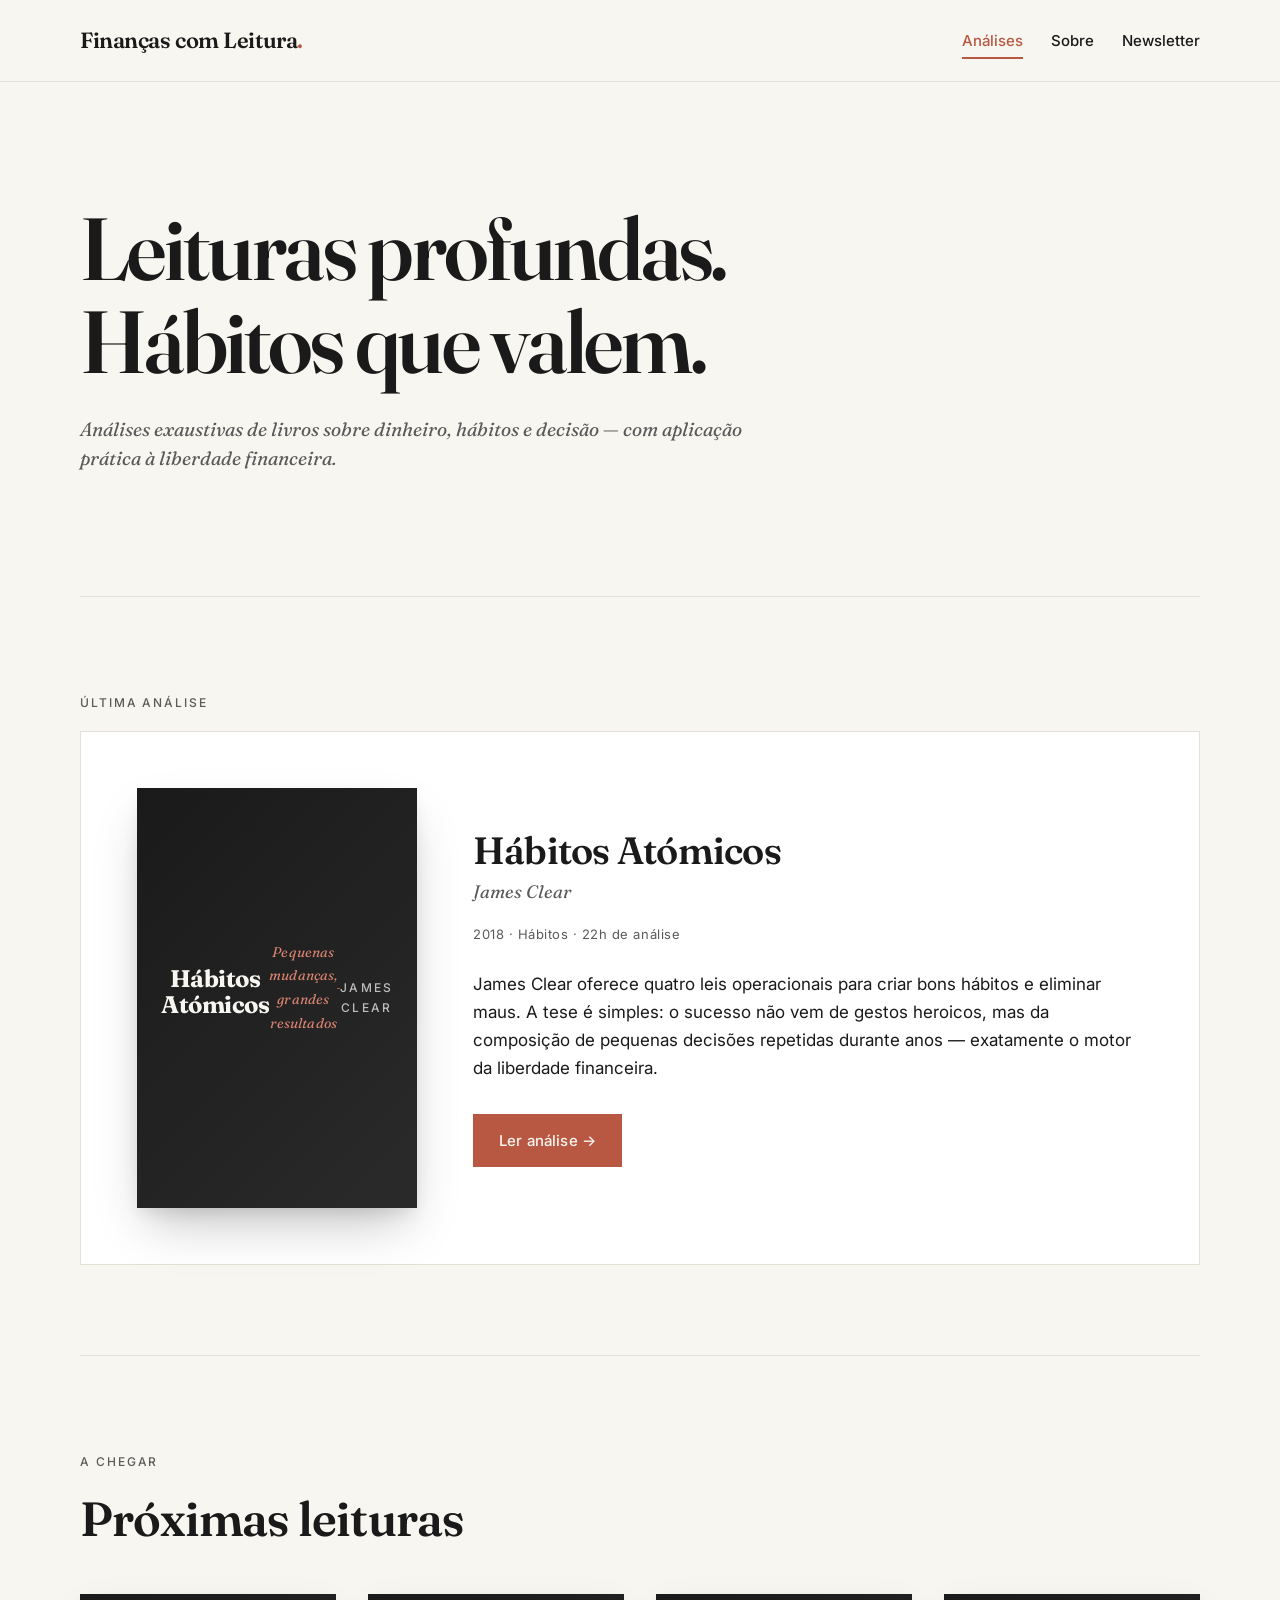
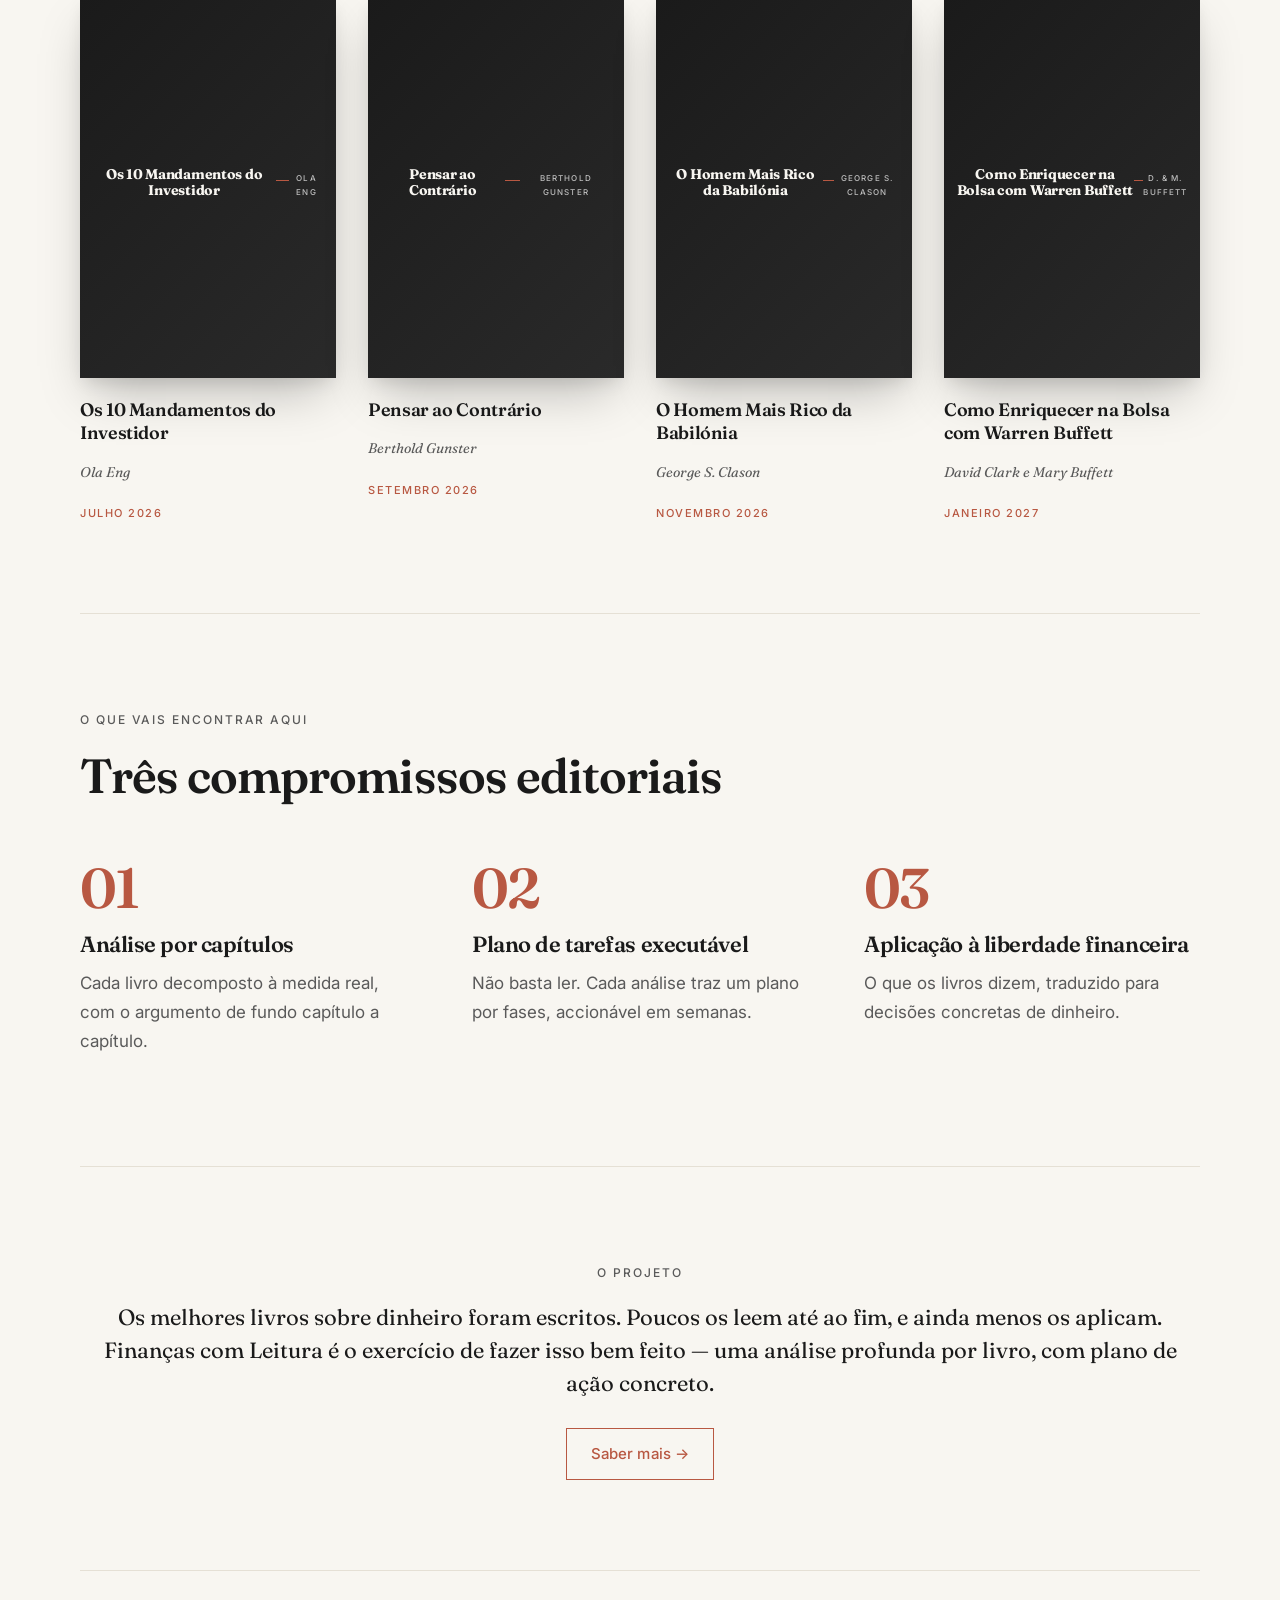
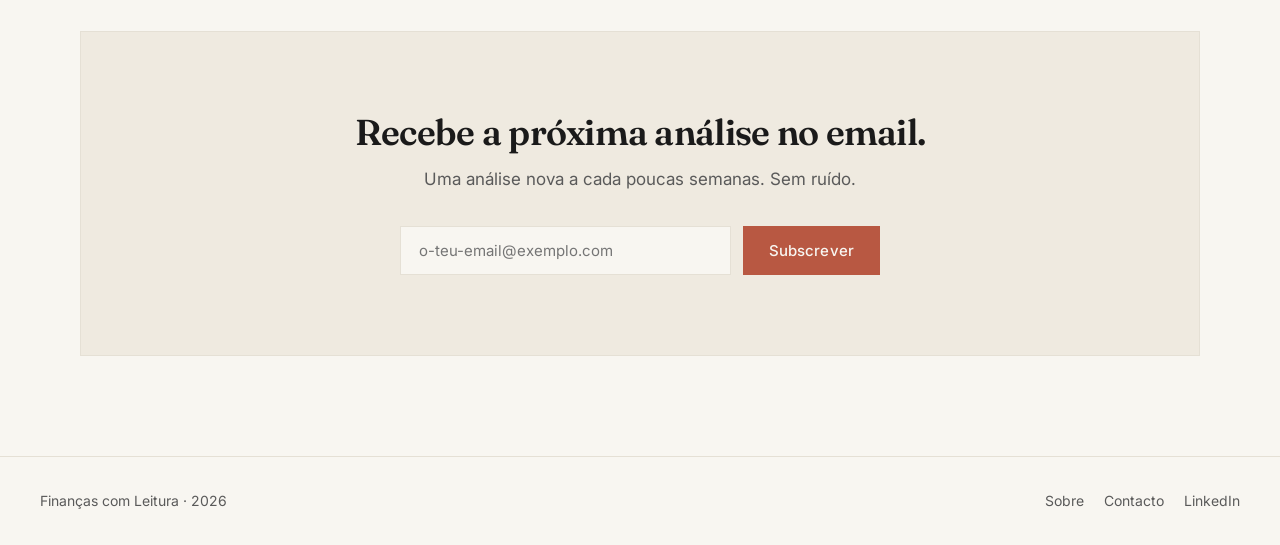
==== index.html @ 6b9415a1 "Add files via upload" ====
<!DOCTYPE html>
<html lang="pt-PT">
<head>
<meta charset="UTF-8">
<meta name="viewport" content="width=device-width, initial-scale=1.0">
<title>Finanças com Leitura — Análises exaustivas dos livros que constroem liberdade financeira</title>
<meta name="description" content="Resumos exaustivos de livros sobre dinheiro, hábitos e decisão, com aplicação prática à construção de liberdade financeira.">
<link rel="stylesheet" href="styles.css">
</head>
<body>

<header class="site-header">
  <div class="header-inner">
    <a href="index.html" class="logo">Finanças com Leitura<span class="dot">.</span></a>
    <nav class="nav">
      <a href="index.html" class="active">Análises</a>
      <a href="sobre.html">Sobre</a>
      <a href="#newsletter">Newsletter</a>
    </nav>
  </div>
</header>

<main>

  <!-- HERO -->
  <section class="hero">
    <h1>Leituras profundas.<br>Hábitos que valem.</h1>
    <p class="lede">Análises exaustivas de livros sobre dinheiro, hábitos e decisão — com aplicação prática à liberdade financeira.</p>
  </section>

  <!-- EM DESTAQUE -->
  <section class="section">
    <span class="eyebrow">Última análise</span>
    <div class="featured">
      <a href="habitos-atomicos.html" style="text-decoration:none;">
        <div class="book-cover">
          <div class="book-title">Hábitos Atómicos</div>
          <div class="book-subtitle">Pequenas mudanças, grandes resultados</div>
          <div class="book-divider"></div>
          <div class="book-author">James Clear</div>
        </div>
      </a>
      <div>
        <h3>Hábitos Atómicos</h3>
        <div class="author">James Clear</div>
        <div class="meta">2018 · Hábitos · 22h de análise</div>
        <p class="excerpt">James Clear oferece quatro leis operacionais para criar bons hábitos e eliminar maus. A tese é simples: o sucesso não vem de gestos heroicos, mas da composição de pequenas decisões repetidas durante anos — exatamente o motor da liberdade financeira.</p>
        <a href="habitos-atomicos.html" class="cta">Ler análise →</a>
      </div>
    </div>
  </section>

  <!-- PRÓXIMAS LEITURAS -->
  <section class="section">
    <span class="eyebrow">A chegar</span>
    <h2 style="margin-bottom: 48px;">Próximas leituras</h2>
    <div class="upcoming">

      <div class="upcoming-card">
        <div class="book-cover small">
          <div class="book-title">Os 10 Mandamentos do Investidor</div>
          <div class="book-divider"></div>
          <div class="book-author">Ola Eng</div>
        </div>
        <h4>Os 10 Mandamentos do Investidor</h4>
        <div class="author">Ola Eng</div>
        <div class="date">Julho 2026</div>
      </div>

      <div class="upcoming-card">
        <div class="book-cover small">
          <div class="book-title">Pensar ao Contrário</div>
          <div class="book-divider"></div>
          <div class="book-author">Berthold Gunster</div>
        </div>
        <h4>Pensar ao Contrário</h4>
        <div class="author">Berthold Gunster</div>
        <div class="date">Setembro 2026</div>
      </div>

      <div class="upcoming-card">
        <div class="book-cover small">
          <div class="book-title">O Homem Mais Rico da Babilónia</div>
          <div class="book-divider"></div>
          <div class="book-author">George S. Clason</div>
        </div>
        <h4>O Homem Mais Rico da Babilónia</h4>
        <div class="author">George S. Clason</div>
        <div class="date">Novembro 2026</div>
      </div>

      <div class="upcoming-card">
        <div class="book-cover small">
          <div class="book-title">Como Enriquecer na Bolsa com Warren Buffett</div>
          <div class="book-divider"></div>
          <div class="book-author">D. & M. Buffett</div>
        </div>
        <h4>Como Enriquecer na Bolsa com Warren Buffett</h4>
        <div class="author">David Clark e Mary Buffett</div>
        <div class="date">Janeiro 2027</div>
      </div>

    </div>
  </section>

  <!-- O QUE VAIS ENCONTRAR -->
  <section class="section">
    <span class="eyebrow">O que vais encontrar aqui</span>
    <h2 style="margin-bottom: 56px;">Três compromissos editoriais</h2>
    <div class="three-promises">
      <div class="promise">
        <div class="num">01</div>
        <h3>Análise por capítulos</h3>
        <p>Cada livro decomposto à medida real, com o argumento de fundo capítulo a capítulo.</p>
      </div>
      <div class="promise">
        <div class="num">02</div>
        <h3>Plano de tarefas executável</h3>
        <p>Não basta ler. Cada análise traz um plano por fases, accionável em semanas.</p>
      </div>
      <div class="promise">
        <div class="num">03</div>
        <h3>Aplicação à liberdade financeira</h3>
        <p>O que os livros dizem, traduzido para decisões concretas de dinheiro.</p>
      </div>
    </div>
  </section>

  <!-- SOBRE O PROJETO -->
  <section class="section">
    <div class="about-block">
      <span class="eyebrow">O projeto</span>
      <p>Os melhores livros sobre dinheiro foram escritos. Poucos os leem até ao fim, e ainda menos os aplicam. Finanças com Leitura é o exercício de fazer isso bem feito — uma análise profunda por livro, com plano de ação concreto.</p>
      <a href="sobre.html" class="cta" style="background:transparent; color:var(--terracotta); border:1px solid var(--terracotta); padding: 12px 24px;">Saber mais →</a>
    </div>
  </section>

  <!-- NEWSLETTER -->
  <section id="newsletter" class="section" style="padding: 60px 0 100px;">
    <div class="newsletter">
      <h2>Recebe a próxima análise no email.</h2>
      <p>Uma análise nova a cada poucas semanas. Sem ruído.</p>
      <form onsubmit="event.preventDefault(); alert('Newsletter ainda não está ativa — em breve.');">
        <input type="email" placeholder="o-teu-email@exemplo.com" required>
        <button type="submit" class="cta">Subscrever</button>
      </form>
    </div>
  </section>

</main>

<footer class="site-footer">
  <div class="footer-inner">
    <div>Finanças com Leitura · 2026</div>
    <div class="footer-links">
      <a href="sobre.html">Sobre</a>
      <a href="sobre.html#contacto">Contacto</a>
      <a href="#" target="_blank">LinkedIn</a>
    </div>
  </div>
</footer>

<script src="script.js"></script>
</body>
</html>
---- styles.css ----
/* ========================================================================
   Finanças com Leitura — folha de estilos
   Paleta moderno-editorial. Inspiração: The Atlantic, Substack premium.
   ======================================================================== */

@import url('https://fonts.googleapis.com/css2?family=Fraunces:ital,opsz,wght@0,9..144,400;0,9..144,500;0,9..144,600;0,9..144,700;1,9..144,400;1,9..144,500;1,9..144,600&family=Inter:wght@400;500;600&display=swap');

:root {
  --paper: #F8F6F1;
  --ink: #1A1A1A;
  --muted: #5A5A5A;
  --terracotta: #B85842;
  --terracotta-soft: #D88370;
  --rule: #E5E0D5;
  --hover: #EFEAE0;
  --max-text: 720px;
  --max-page: 1200px;

  --font-display: 'Fraunces', 'Times New Roman', serif;
  --font-body: 'Inter', -apple-system, BlinkMacSystemFont, sans-serif;
}

* { box-sizing: border-box; margin: 0; padding: 0; }

html { scroll-behavior: smooth; }

body {
  font-family: var(--font-body);
  font-size: 17px;
  line-height: 1.7;
  color: var(--ink);
  background: var(--paper);
  font-feature-settings: 'kern' 1, 'liga' 1;
  -webkit-font-smoothing: antialiased;
  -moz-osx-font-smoothing: grayscale;
}

/* ============================ Tipografia ============================ */

h1, h2, h3, h4 {
  font-family: var(--font-display);
  font-weight: 600;
  letter-spacing: -0.02em;
  line-height: 1.15;
  color: var(--ink);
}

p { margin-bottom: 1.2em; }

p + p { margin-top: 0; }

a {
  color: var(--terracotta);
  text-decoration: none;
  transition: opacity 0.2s;
}

a:hover { opacity: 0.7; }

em, i { font-style: italic; }

strong { font-weight: 600; }

/* ============================ Header ============================ */

.site-header {
  position: sticky;
  top: 0;
  background: var(--paper);
  border-bottom: 1px solid var(--rule);
  z-index: 100;
  backdrop-filter: blur(8px);
  background: rgba(248, 246, 241, 0.92);
}

.header-inner {
  max-width: var(--max-page);
  margin: 0 auto;
  padding: 22px 40px;
  display: flex;
  justify-content: space-between;
  align-items: center;
  gap: 32px;
}

.logo {
  font-family: var(--font-display);
  font-weight: 600;
  font-size: 22px;
  color: var(--ink);
  letter-spacing: -0.02em;
}

.logo .dot { color: var(--terracotta); }

.nav { display: flex; gap: 28px; }

.nav a {
  color: var(--ink);
  font-size: 15px;
  font-weight: 500;
  position: relative;
}

.nav a.active { color: var(--terracotta); }

.nav a.active::after {
  content: '';
  position: absolute;
  bottom: -6px;
  left: 0;
  right: 0;
  height: 2px;
  background: var(--terracotta);
}

/* ============================ Layout geral ============================ */

main {
  max-width: var(--max-page);
  margin: 0 auto;
  padding: 0 40px;
}

.text-block {
  max-width: var(--max-text);
  margin-left: auto;
  margin-right: auto;
}

.eyebrow {
  font-family: var(--font-body);
  font-size: 12px;
  font-weight: 500;
  letter-spacing: 0.16em;
  text-transform: uppercase;
  color: var(--muted);
  margin-bottom: 18px;
  display: inline-block;
}

.eyebrow.terracotta { color: var(--terracotta); }

.section {
  padding: 90px 0;
  border-bottom: 1px solid var(--rule);
}

.section:last-of-type { border-bottom: none; }

.section h2 {
  font-size: clamp(32px, 4vw, 48px);
  margin-bottom: 24px;
}

.section h2 + .section-subtitle {
  font-size: 18px;
  color: var(--muted);
  margin-bottom: 48px;
  max-width: 640px;
  font-style: italic;
}

/* ============================ HERO ============================ */

.hero {
  padding: 120px 0 100px;
  border-bottom: 1px solid var(--rule);
}

.hero h1 {
  font-size: clamp(44px, 7vw, 88px);
  font-weight: 600;
  line-height: 1.05;
  letter-spacing: -0.03em;
  margin-bottom: 28px;
  max-width: 1000px;
}

.hero .lede {
  font-size: clamp(18px, 1.5vw, 22px);
  line-height: 1.5;
  color: var(--muted);
  max-width: 720px;
  font-family: var(--font-display);
  font-style: italic;
  font-weight: 400;
}

/* ============================ Card de destaque (homepage) ============================ */

.featured {
  display: grid;
  grid-template-columns: 280px 1fr;
  gap: 56px;
  align-items: center;
  padding: 56px;
  background: white;
  border: 1px solid var(--rule);
}

.book-cover {
  aspect-ratio: 2 / 3;
  background: linear-gradient(135deg, var(--ink) 0%, #2a2a2a 100%);
  position: relative;
  box-shadow: 0 24px 48px -12px rgba(0,0,0,0.25), 0 8px 16px -4px rgba(0,0,0,0.1);
  display: flex;
  align-items: center;
  justify-content: center;
  padding: 32px 24px;
  text-align: center;
  color: var(--paper);
}

.book-cover .book-title {
  font-family: var(--font-display);
  font-weight: 700;
  font-size: 24px;
  line-height: 1.1;
  letter-spacing: -0.02em;
  margin-bottom: 12px;
}

.book-cover .book-subtitle {
  font-family: var(--font-display);
  font-style: italic;
  font-size: 14px;
  font-weight: 400;
  color: var(--terracotta-soft);
  margin-bottom: 20px;
  letter-spacing: 0.01em;
}

.book-cover .book-divider {
  width: 32px;
  height: 1px;
  background: var(--terracotta);
  margin: 0 auto 20px;
}

.book-cover .book-author {
  font-family: var(--font-body);
  font-size: 12px;
  font-weight: 500;
  letter-spacing: 0.18em;
  text-transform: uppercase;
  color: rgba(255,255,255,0.7);
}

.book-cover.small {
  padding: 16px 12px;
}

.book-cover.small .book-title { font-size: 14px; margin-bottom: 6px; }
.book-cover.small .book-subtitle { font-size: 9px; margin-bottom: 10px; }
.book-cover.small .book-divider { width: 16px; margin-bottom: 10px; }
.book-cover.small .book-author { font-size: 8px; letter-spacing: 0.14em; }

.featured h3 {
  font-size: 38px;
  margin-bottom: 4px;
  letter-spacing: -0.02em;
}

.featured .author {
  font-family: var(--font-display);
  font-style: italic;
  font-size: 18px;
  color: var(--muted);
  margin-bottom: 16px;
}

.featured .meta {
  font-size: 13px;
  color: var(--muted);
  margin-bottom: 24px;
  letter-spacing: 0.04em;
}

.featured .excerpt {
  font-size: 17px;
  line-height: 1.65;
  margin-bottom: 32px;
}

.cta {
  display: inline-block;
  background: var(--terracotta);
  color: var(--paper);
  font-family: var(--font-body);
  font-weight: 500;
  font-size: 15px;
  padding: 14px 26px;
  border: none;
  border-radius: 0;
  cursor: pointer;
  transition: background 0.2s;
  letter-spacing: 0.01em;
}

.cta:hover { background: var(--ink); opacity: 1; }

/* ============================ Cards próximas leituras ============================ */

.upcoming {
  display: grid;
  grid-template-columns: repeat(4, 1fr);
  gap: 32px;
}

.upcoming-card {
  display: flex;
  flex-direction: column;
  gap: 16px;
}

.upcoming-card .book-cover { width: 100%; }

.upcoming-card h4 {
  font-size: 18px;
  font-weight: 600;
  line-height: 1.3;
  margin-top: 4px;
}

.upcoming-card .author {
  font-family: var(--font-display);
  font-style: italic;
  font-size: 14px;
  color: var(--muted);
}

.upcoming-card .date {
  font-size: 11px;
  font-weight: 500;
  letter-spacing: 0.14em;
  text-transform: uppercase;
  color: var(--terracotta);
  margin-top: 4px;
}

/* ============================ "O que vais encontrar" ============================ */

.three-promises {
  display: grid;
  grid-template-columns: repeat(3, 1fr);
  gap: 56px;
}

.promise .num {
  font-family: var(--font-display);
  font-size: 56px;
  font-weight: 600;
  color: var(--terracotta);
  line-height: 1;
  margin-bottom: 16px;
  letter-spacing: -0.03em;
}

.promise h3 {
  font-size: 22px;
  margin-bottom: 12px;
}

.promise p { color: var(--muted); }

/* ============================ Sobre o projeto (homepage) ============================ */

.about-block {
  text-align: center;
}

.about-block p {
  font-size: 22px;
  font-family: var(--font-display);
  line-height: 1.5;
  color: var(--ink);
  margin-bottom: 28px;
}

/* ============================ Newsletter ============================ */

.newsletter {
  background: var(--hover);
  padding: 80px 40px;
  text-align: center;
  border: 1px solid var(--rule);
}

.newsletter h2 {
  font-size: 36px;
  margin-bottom: 12px;
}

.newsletter p {
  color: var(--muted);
  margin-bottom: 32px;
  font-size: 17px;
}

.newsletter form {
  display: flex;
  gap: 12px;
  max-width: 480px;
  margin: 0 auto;
}

.newsletter input {
  flex: 1;
  padding: 14px 18px;
  border: 1px solid var(--rule);
  background: var(--paper);
  font-family: var(--font-body);
  font-size: 15px;
  color: var(--ink);
}

.newsletter input:focus {
  outline: none;
  border-color: var(--terracotta);
}

/* ============================ Footer ============================ */

.site-footer {
  border-top: 1px solid var(--rule);
  padding: 32px 40px;
  margin-top: 0;
}

.footer-inner {
  max-width: var(--max-page);
  margin: 0 auto;
  display: flex;
  justify-content: space-between;
  align-items: center;
  font-size: 14px;
  color: var(--muted);
}

.footer-links { display: flex; gap: 20px; }
.footer-links a { color: var(--muted); }
.footer-links a:hover { color: var(--terracotta); }

/* ========================================================================
   PÁGINA DO LIVRO
   ======================================================================== */

.book-hero {
  padding: 80px 0 60px;
  display: grid;
  grid-template-columns: 320px 1fr;
  gap: 64px;
  align-items: center;
  border-bottom: 1px solid var(--rule);
}

.book-hero .book-cover { width: 100%; }

.book-hero h1 {
  font-size: clamp(40px, 6vw, 72px);
  margin-bottom: 8px;
  line-height: 1.05;
}

.book-hero .author {
  font-family: var(--font-display);
  font-style: italic;
  font-size: 24px;
  color: var(--muted);
  margin-bottom: 4px;
}

.book-hero .book-subtitle {
  font-family: var(--font-display);
  font-style: italic;
  font-size: 18px;
  color: var(--terracotta);
  margin-bottom: 24px;
}

.book-hero .meta {
  font-size: 13px;
  color: var(--muted);
  letter-spacing: 0.04em;
  margin-bottom: 32px;
}

.book-hero .editorial-tagline {
  font-family: var(--font-display);
  font-style: italic;
  font-size: 22px;
  line-height: 1.4;
  color: var(--ink);
  border-left: 3px solid var(--terracotta);
  padding-left: 24px;
  max-width: 560px;
}

/* TL;DR */

.tldr {
  background: var(--hover);
  padding: 48px 56px;
  margin: 0;
  max-width: var(--max-text);
  margin-left: auto;
  margin-right: auto;
}

.tldr h3 {
  font-size: 14px;
  font-family: var(--font-body);
  font-weight: 500;
  letter-spacing: 0.16em;
  text-transform: uppercase;
  color: var(--terracotta);
  margin-bottom: 20px;
}

.tldr p {
  font-size: 19px;
  line-height: 1.6;
  color: var(--ink);
  margin: 0;
}

/* As 4 Leis - cards */

.laws-grid {
  display: grid;
  grid-template-columns: repeat(4, 1fr);
  gap: 24px;
}

.law-card {
  padding: 36px 32px;
  background: white;
  border: 1px solid var(--rule);
  display: flex;
  flex-direction: column;
}

.law-card .num {
  font-family: var(--font-display);
  font-size: 48px;
  font-weight: 600;
  color: var(--terracotta);
  letter-spacing: -0.02em;
  line-height: 1;
  margin-bottom: 16px;
}

.law-card h3 {
  font-size: 22px;
  margin-bottom: 12px;
}

.law-card p {
  font-size: 15px;
  color: var(--muted);
  line-height: 1.55;
  margin: 0;
}

/* Análise por capítulos - accordions */

.chapters-list { max-width: 920px; margin: 0 auto; }

.chapter-part {
  border-top: 1px solid var(--rule);
}

.chapter-part:last-of-type { border-bottom: 1px solid var(--rule); }

.chapter-part summary {
  list-style: none;
  cursor: pointer;
  padding: 32px 0;
  display: grid;
  grid-template-columns: 56px 1fr 24px;
  align-items: center;
  gap: 24px;
  transition: background 0.2s;
}

.chapter-part summary::-webkit-details-marker { display: none; }

.chapter-part summary:hover { background: var(--hover); margin: 0 -24px; padding-left: 24px; padding-right: 24px; }

.chapter-part .roman {
  font-family: var(--font-display);
  font-style: italic;
  font-size: 28px;
  color: var(--terracotta);
  letter-spacing: -0.01em;
}

.chapter-part .part-meta h3 {
  font-size: 28px;
  margin-bottom: 4px;
  letter-spacing: -0.02em;
}

.chapter-part .part-meta .part-sub {
  font-size: 14px;
  color: var(--muted);
}

.chapter-part .chevron {
  font-size: 16px;
  color: var(--muted);
  transition: transform 0.2s;
}

.chapter-part[open] .chevron { transform: rotate(180deg); }

.chapter-part .chapter-content {
  padding: 16px 0 56px 80px;
  max-width: 760px;
}

.chapter-part .part-intro {
  font-family: var(--font-display);
  font-style: italic;
  font-size: 19px;
  line-height: 1.6;
  color: var(--ink);
  margin-bottom: 48px;
  padding-left: 20px;
  border-left: 2px solid var(--rule);
}

.chapter {
  margin-bottom: 56px;
}

.chapter:last-child { margin-bottom: 0; }

.chapter h4 {
  font-size: 26px;
  margin-bottom: 24px;
  letter-spacing: -0.01em;
}

.chapter h5 {
  font-family: var(--font-body);
  font-size: 13px;
  font-weight: 600;
  letter-spacing: 0.12em;
  text-transform: uppercase;
  color: var(--terracotta);
  margin: 32px 0 14px;
}

.chapter p {
  font-size: 17px;
  line-height: 1.75;
  margin-bottom: 1.2em;
}

/* Pull quote */

.pull-quote {
  font-family: var(--font-display);
  font-style: italic;
  font-size: 28px;
  font-weight: 500;
  line-height: 1.35;
  color: var(--ink);
  border-left: 4px solid var(--terracotta);
  padding: 8px 0 8px 32px;
  margin: 40px 0;
  letter-spacing: -0.01em;
}

.pull-quote .attribution {
  display: block;
  font-style: normal;
  font-family: var(--font-body);
  font-size: 13px;
  font-weight: 500;
  letter-spacing: 0.12em;
  text-transform: uppercase;
  color: var(--terracotta);
  margin-top: 16px;
}

/* Conclusão */

.conclusion {
  background: var(--hover);
  padding: 80px 64px;
  max-width: 920px;
  margin: 0 auto;
}

.conclusion h2 {
  font-size: 36px;
  margin-bottom: 32px;
}

.conclusion p {
  font-size: 18px;
  line-height: 1.7;
}

/* Princípios consolidados - grelha */

.principles-grid {
  display: grid;
  grid-template-columns: repeat(3, 1fr);
  gap: 56px 48px;
}

.principle h3 {
  font-size: 22px;
  margin-bottom: 20px;
  padding-bottom: 12px;
  border-bottom: 1px solid var(--rule);
}

.principle ul {
  list-style: none;
  padding: 0;
}

.principle ul li {
  position: relative;
  padding-left: 18px;
  margin-bottom: 14px;
  font-size: 15px;
  line-height: 1.6;
}

.principle ul li::before {
  content: '→';
  position: absolute;
  left: 0;
  color: var(--terracotta);
  font-weight: 600;
}

/* Plano de tarefas - checklist interactiva */

.plan-phases { max-width: 920px; margin: 0 auto; }

.phase {
  background: white;
  border: 1px solid var(--rule);
  margin-bottom: 16px;
}

.phase summary {
  list-style: none;
  cursor: pointer;
  padding: 32px 36px;
  display: grid;
  grid-template-columns: 56px 1fr auto 24px;
  align-items: center;
  gap: 24px;
}

.phase summary::-webkit-details-marker { display: none; }

.phase .phase-num {
  font-family: var(--font-display);
  font-size: 36px;
  font-weight: 700;
  color: var(--terracotta);
  letter-spacing: -0.02em;
  line-height: 1;
}

.phase .phase-meta h3 {
  font-size: 24px;
  margin-bottom: 4px;
  letter-spacing: -0.01em;
}

.phase .phase-meta .phase-time {
  font-size: 13px;
  color: var(--muted);
  letter-spacing: 0.04em;
}

.phase .progress {
  font-family: var(--font-body);
  font-size: 13px;
  color: var(--muted);
  font-weight: 500;
  letter-spacing: 0.04em;
}

.phase .progress.complete { color: var(--terracotta); }

.phase .chevron {
  font-size: 16px;
  color: var(--muted);
  transition: transform 0.2s;
}

.phase[open] .chevron { transform: rotate(180deg); }

.phase .tasks {
  padding: 8px 36px 36px;
}

.task {
  display: grid;
  grid-template-columns: 28px 1fr;
  gap: 16px;
  padding: 18px 0;
  border-top: 1px solid var(--rule);
  cursor: pointer;
  transition: opacity 0.2s;
}

.task input[type="checkbox"] {
  appearance: none;
  -webkit-appearance: none;
  width: 22px;
  height: 22px;
  border: 1.5px solid var(--terracotta);
  background: var(--paper);
  cursor: pointer;
  margin-top: 3px;
  position: relative;
  flex-shrink: 0;
  transition: all 0.2s;
}

.task input[type="checkbox"]:checked {
  background: var(--terracotta);
}

.task input[type="checkbox"]:checked::after {
  content: '✓';
  position: absolute;
  top: 50%;
  left: 50%;
  transform: translate(-50%, -50%);
  color: var(--paper);
  font-size: 14px;
  font-weight: 700;
}

.task .task-text {
  font-size: 15px;
  line-height: 1.6;
}

.task .task-title {
  font-weight: 600;
  margin-bottom: 6px;
  display: block;
  color: var(--ink);
}

.task .task-desc {
  color: var(--muted);
}

.task.done .task-text { text-decoration: line-through; opacity: 0.5; }

/* As 4 Leis aplicadas ao dinheiro */

.financial-laws { max-width: 920px; margin: 0 auto; }

.financial-law {
  padding: 64px 0;
  border-bottom: 1px solid var(--rule);
  display: grid;
  grid-template-columns: 100px 1fr;
  gap: 48px;
  align-items: start;
}

.financial-law:last-of-type { border-bottom: none; }

.financial-law .num {
  font-family: var(--font-display);
  font-size: 64px;
  font-weight: 600;
  color: var(--terracotta);
  letter-spacing: -0.03em;
  line-height: 1;
}

.financial-law h3 {
  font-size: 32px;
  margin-bottom: 20px;
  line-height: 1.2;
  letter-spacing: -0.02em;
}

.financial-law p {
  font-size: 17px;
  line-height: 1.7;
}

.synthesis {
  background: var(--ink);
  color: var(--paper);
  padding: 64px 56px;
  margin: 0 auto;
  max-width: 920px;
  border-left: 6px solid var(--terracotta);
}

.synthesis .eyebrow { color: var(--terracotta); }

.synthesis h3 {
  font-family: var(--font-display);
  font-size: 36px;
  font-weight: 600;
  color: var(--paper);
  margin-bottom: 24px;
  letter-spacing: -0.02em;
}

.synthesis p {
  font-size: 18px;
  line-height: 1.7;
  color: rgba(255,255,255,0.85);
}

/* Análise crítica */

.critique-grid {
  display: grid;
  grid-template-columns: repeat(2, 1fr);
  gap: 48px;
  max-width: 1100px;
  margin: 0 auto;
}

.critique-block {
  padding: 32px 0;
}

.critique-block .num {
  font-family: var(--font-display);
  font-style: italic;
  font-size: 28px;
  color: var(--terracotta);
  margin-bottom: 12px;
  letter-spacing: -0.01em;
}

.critique-block h3 {
  font-size: 22px;
  margin-bottom: 16px;
  letter-spacing: -0.01em;
}

.critique-block p {
  font-size: 16px;
  line-height: 1.7;
  color: var(--muted);
}

.critique-closing {
  max-width: var(--max-text);
  margin: 64px auto 0;
  font-family: var(--font-display);
  font-style: italic;
  font-size: 20px;
  line-height: 1.6;
  color: var(--ink);
  text-align: left;
  padding-top: 48px;
  border-top: 1px solid var(--rule);
}

/* Página Sobre */

.sobre-hero {
  padding: 140px 0 100px;
  text-align: center;
  border-bottom: 1px solid var(--rule);
}

.sobre-hero h1 {
  font-size: clamp(40px, 6vw, 72px);
  font-weight: 600;
  line-height: 1.1;
  letter-spacing: -0.03em;
  margin-bottom: 24px;
  max-width: 900px;
  margin-left: auto;
  margin-right: auto;
}

.sobre-hero h1 em {
  color: var(--terracotta);
  font-style: italic;
  font-weight: 500;
}

.sobre-hero p {
  font-family: var(--font-display);
  font-style: italic;
  font-size: 22px;
  color: var(--muted);
}

.sobre-block {
  max-width: var(--max-text);
  margin: 0 auto;
  padding: 80px 0;
  border-bottom: 1px solid var(--rule);
}

.sobre-block:last-of-type { border-bottom: none; }

.sobre-block h2 {
  font-size: 36px;
  margin-bottom: 32px;
}

.sobre-block p {
  font-size: 17px;
  line-height: 1.75;
  margin-bottom: 1.2em;
}

.sobre-block ul {
  list-style: none;
  padding: 0;
}

.sobre-block ul li {
  position: relative;
  padding-left: 24px;
  margin-bottom: 14px;
  font-size: 17px;
  line-height: 1.6;
}

.sobre-block ul li::before {
  content: '→';
  position: absolute;
  left: 0;
  color: var(--terracotta);
}

.cadence-block {
  display: grid;
  grid-template-columns: 200px 1fr;
  gap: 48px;
  align-items: center;
}

.cadence-block .big-number {
  font-family: var(--font-display);
  font-size: 96px;
  font-weight: 600;
  color: var(--terracotta);
  line-height: 1;
  letter-spacing: -0.04em;
}

.cadence-block .label {
  font-family: var(--font-body);
  font-size: 13px;
  font-weight: 500;
  letter-spacing: 0.14em;
  text-transform: uppercase;
  color: var(--muted);
  margin-top: 12px;
}

.community-block {
  background: var(--hover);
  padding: 64px 56px;
  border-left: 6px solid var(--terracotta);
}

.contact-list {
  display: grid;
  grid-template-columns: 110px 1fr;
  gap: 14px 24px;
  margin-top: 24px;
}

.contact-list dt {
  font-family: var(--font-body);
  font-size: 13px;
  font-weight: 500;
  letter-spacing: 0.12em;
  text-transform: uppercase;
  color: var(--muted);
  padding-top: 4px;
}

.contact-list dd {
  font-size: 17px;
}

/* ============================ Responsivo ============================ */

@media (max-width: 900px) {
  main { padding: 0 24px; }
  .header-inner { padding: 18px 24px; }
  .nav { gap: 18px; }
  .nav a { font-size: 14px; }

  .hero { padding: 70px 0 60px; }
  .section { padding: 60px 0; }

  .featured {
    grid-template-columns: 1fr;
    gap: 32px;
    padding: 32px;
  }
  .featured .book-cover { max-width: 220px; margin: 0 auto; }

  .upcoming { grid-template-columns: repeat(2, 1fr); gap: 32px; }
  .three-promises { grid-template-columns: 1fr; gap: 40px; }

  .book-hero {
    grid-template-columns: 1fr;
    gap: 40px;
    padding: 50px 0;
  }
  .book-hero .book-cover { max-width: 240px; }

  .laws-grid { grid-template-columns: repeat(2, 1fr); gap: 16px; }
  .law-card { padding: 28px 24px; }

  .principles-grid { grid-template-columns: 1fr; gap: 40px; }

  .financial-law {
    grid-template-columns: 1fr;
    gap: 16px;
    padding: 48px 0;
  }
  .financial-law .num { font-size: 48px; }

  .critique-grid { grid-template-columns: 1fr; gap: 32px; }

  .cadence-block { grid-template-columns: 1fr; gap: 16px; text-align: left; }
  .cadence-block .big-number { font-size: 72px; }

  .chapter-part summary {
    grid-template-columns: 40px 1fr 20px;
    gap: 16px;
    padding: 24px 0;
  }
  .chapter-part .roman { font-size: 22px; }
  .chapter-part .part-meta h3 { font-size: 22px; }
  .chapter-part .chapter-content { padding: 0 0 40px 0; }

  .phase summary {
    grid-template-columns: 40px 1fr auto 20px;
    gap: 16px;
    padding: 24px;
  }
  .phase .phase-num { font-size: 28px; }
  .phase .phase-meta h3 { font-size: 20px; }
  .phase .tasks { padding: 8px 24px 24px; }

  .conclusion, .synthesis, .community-block { padding: 48px 32px; }
  .tldr { padding: 36px 32px; }

  .newsletter { padding: 56px 24px; }
  .newsletter form { flex-direction: column; }

  .footer-inner {
    flex-direction: column;
    gap: 16px;
    text-align: center;
  }

  .pull-quote {
    font-size: 22px;
    padding-left: 20px;
  }

  .sobre-hero { padding: 80px 0 60px; }
  .sobre-block { padding: 56px 0; }
}

/* Animações de entrada subtis */

.fade-in {
  opacity: 0;
  transform: translateY(12px);
  animation: fadeIn 0.6s ease forwards;
}

@keyframes fadeIn {
  to { opacity: 1; transform: translateY(0); }
}
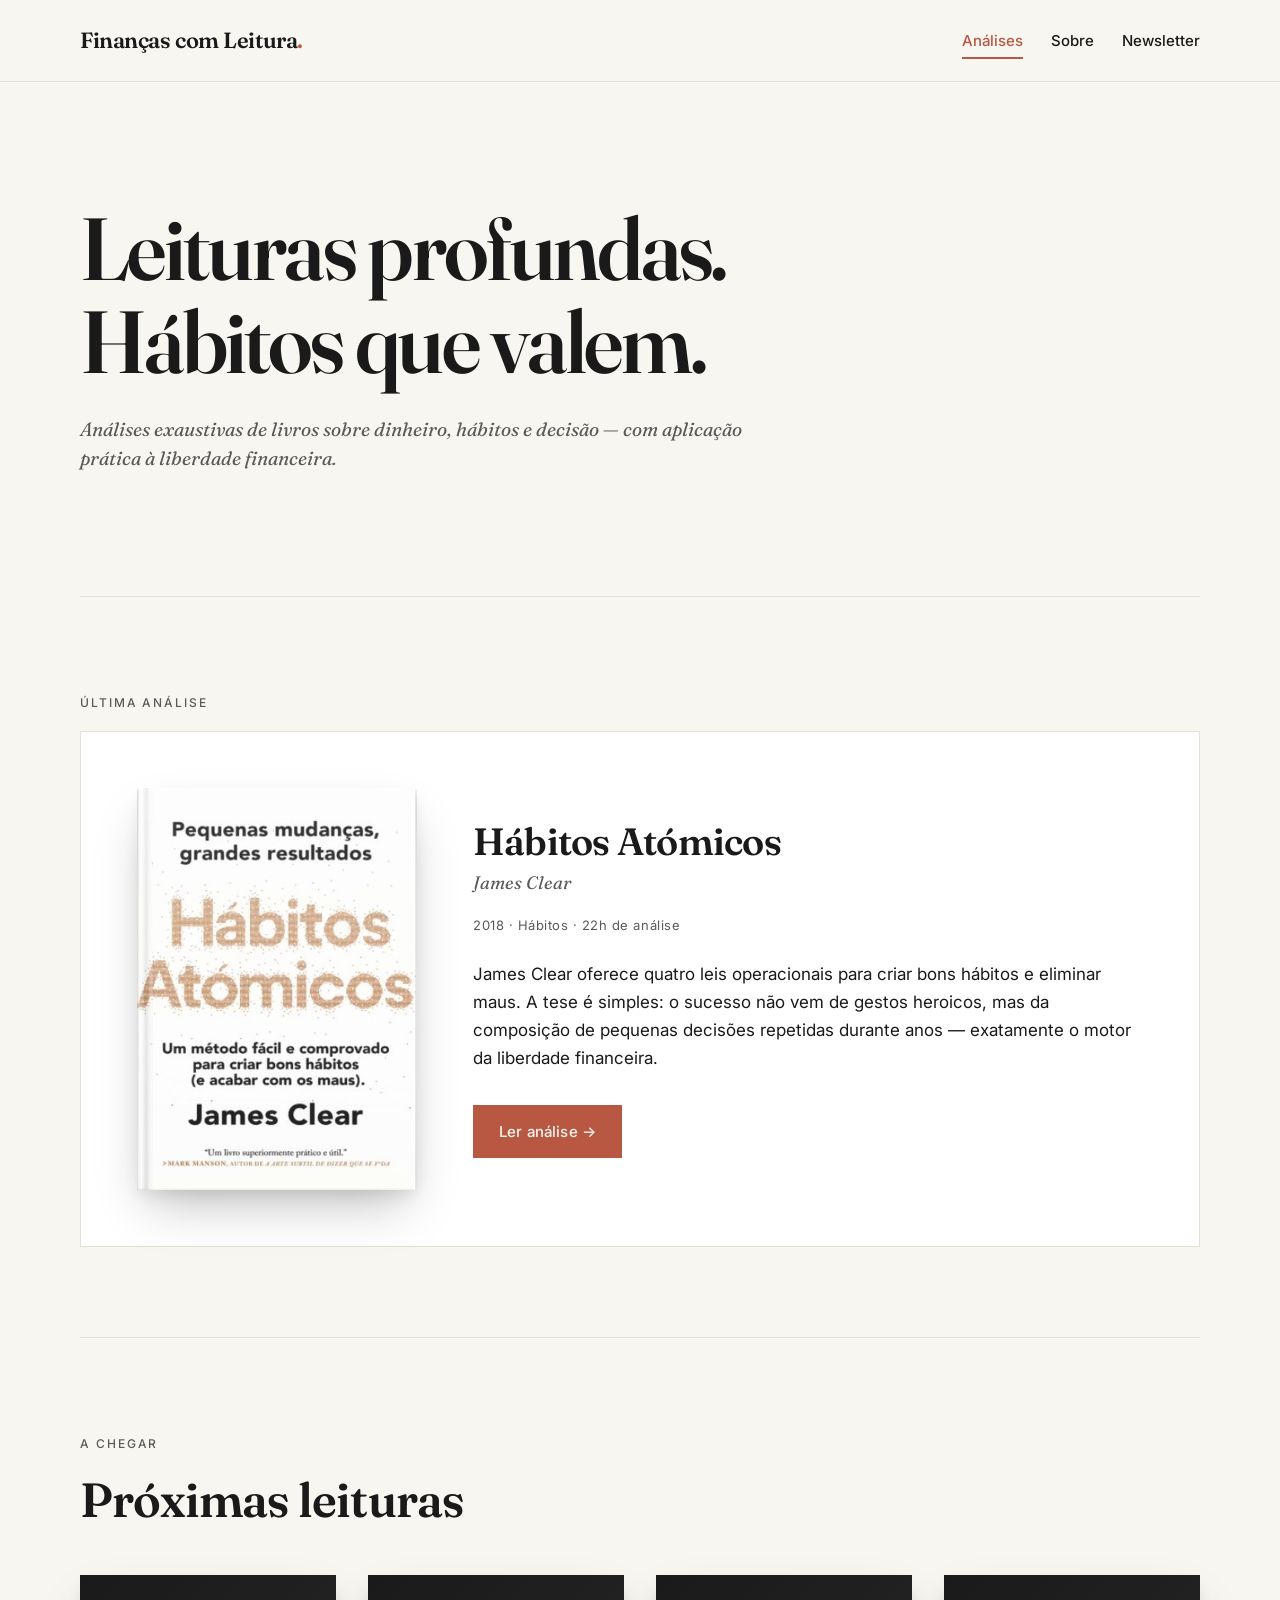
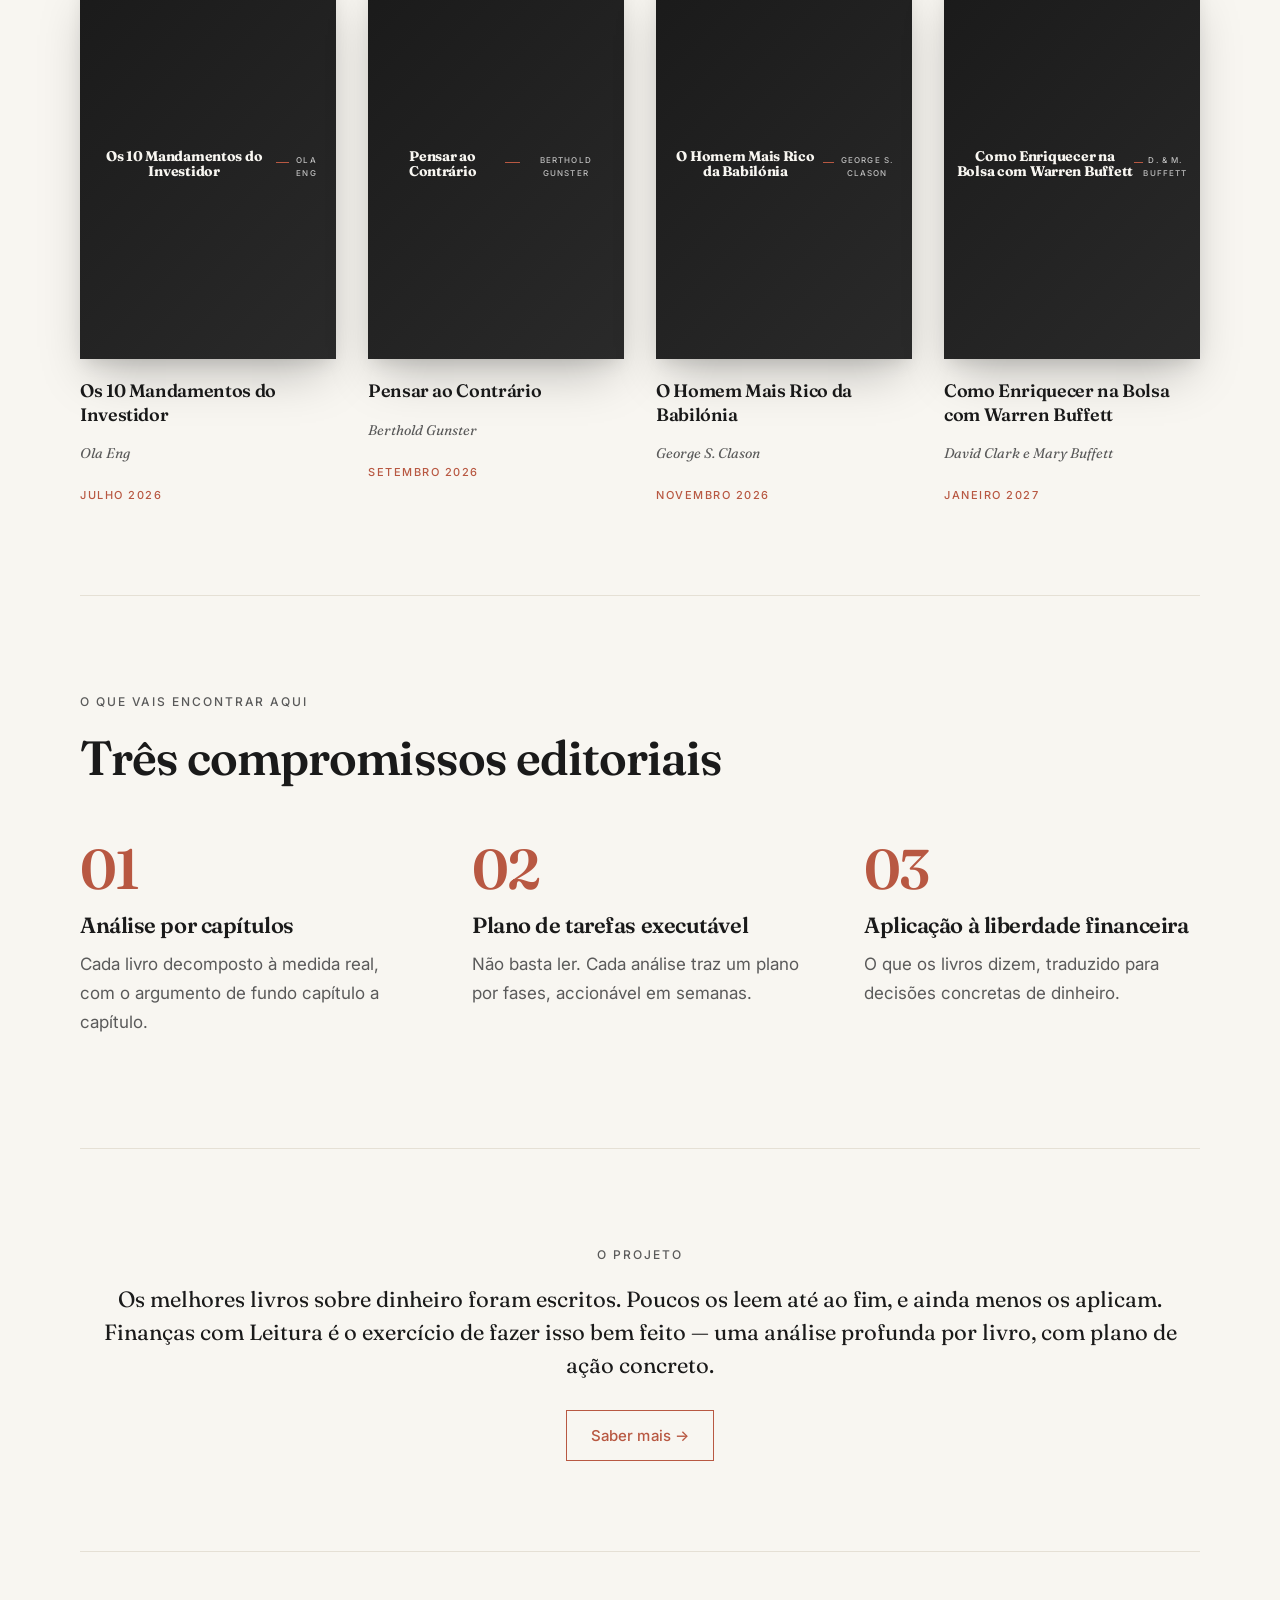
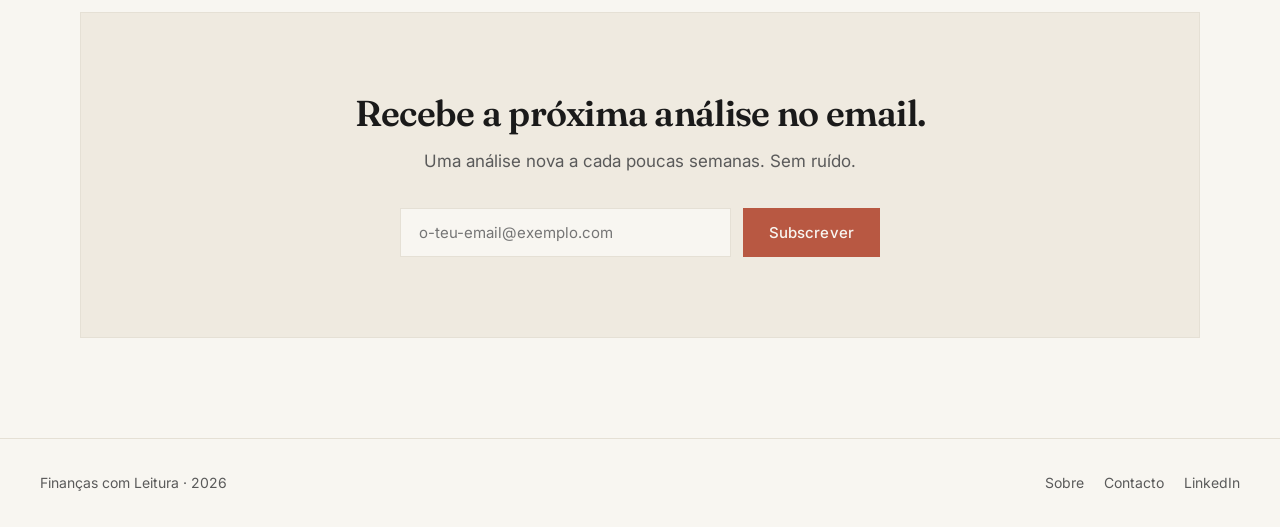
==== commit ee719637: "Add files via upload" ====
--- a/index.html
+++ b/index.html
@@ -33,12 +33,7 @@
     <span class="eyebrow">Última análise</span>
     <div class="featured">
       <a href="habitos-atomicos.html" style="text-decoration:none;">
-        <div class="book-cover">
-          <div class="book-title">Hábitos Atómicos</div>
-          <div class="book-subtitle">Pequenas mudanças, grandes resultados</div>
-          <div class="book-divider"></div>
-          <div class="book-author">James Clear</div>
-        </div>
+        <img src="habitos-atomicos-capa.jpg" alt="Capa de Hábitos Atómicos, James Clear" class="book-cover-image">
       </a>
       <div>
         <h3>Hábitos Atómicos</h3>
--- a/styles.css
+++ b/styles.css
@@ -210,6 +210,13 @@
   padding: 32px 24px;
   text-align: center;
   color: var(--paper);
+}
+
+.book-cover-image {
+  width: 100%;
+  height: auto;
+  display: block;
+  box-shadow: 0 24px 48px -12px rgba(0,0,0,0.25), 0 8px 16px -4px rgba(0,0,0,0.1);
 }
 
 .book-cover .book-title {
